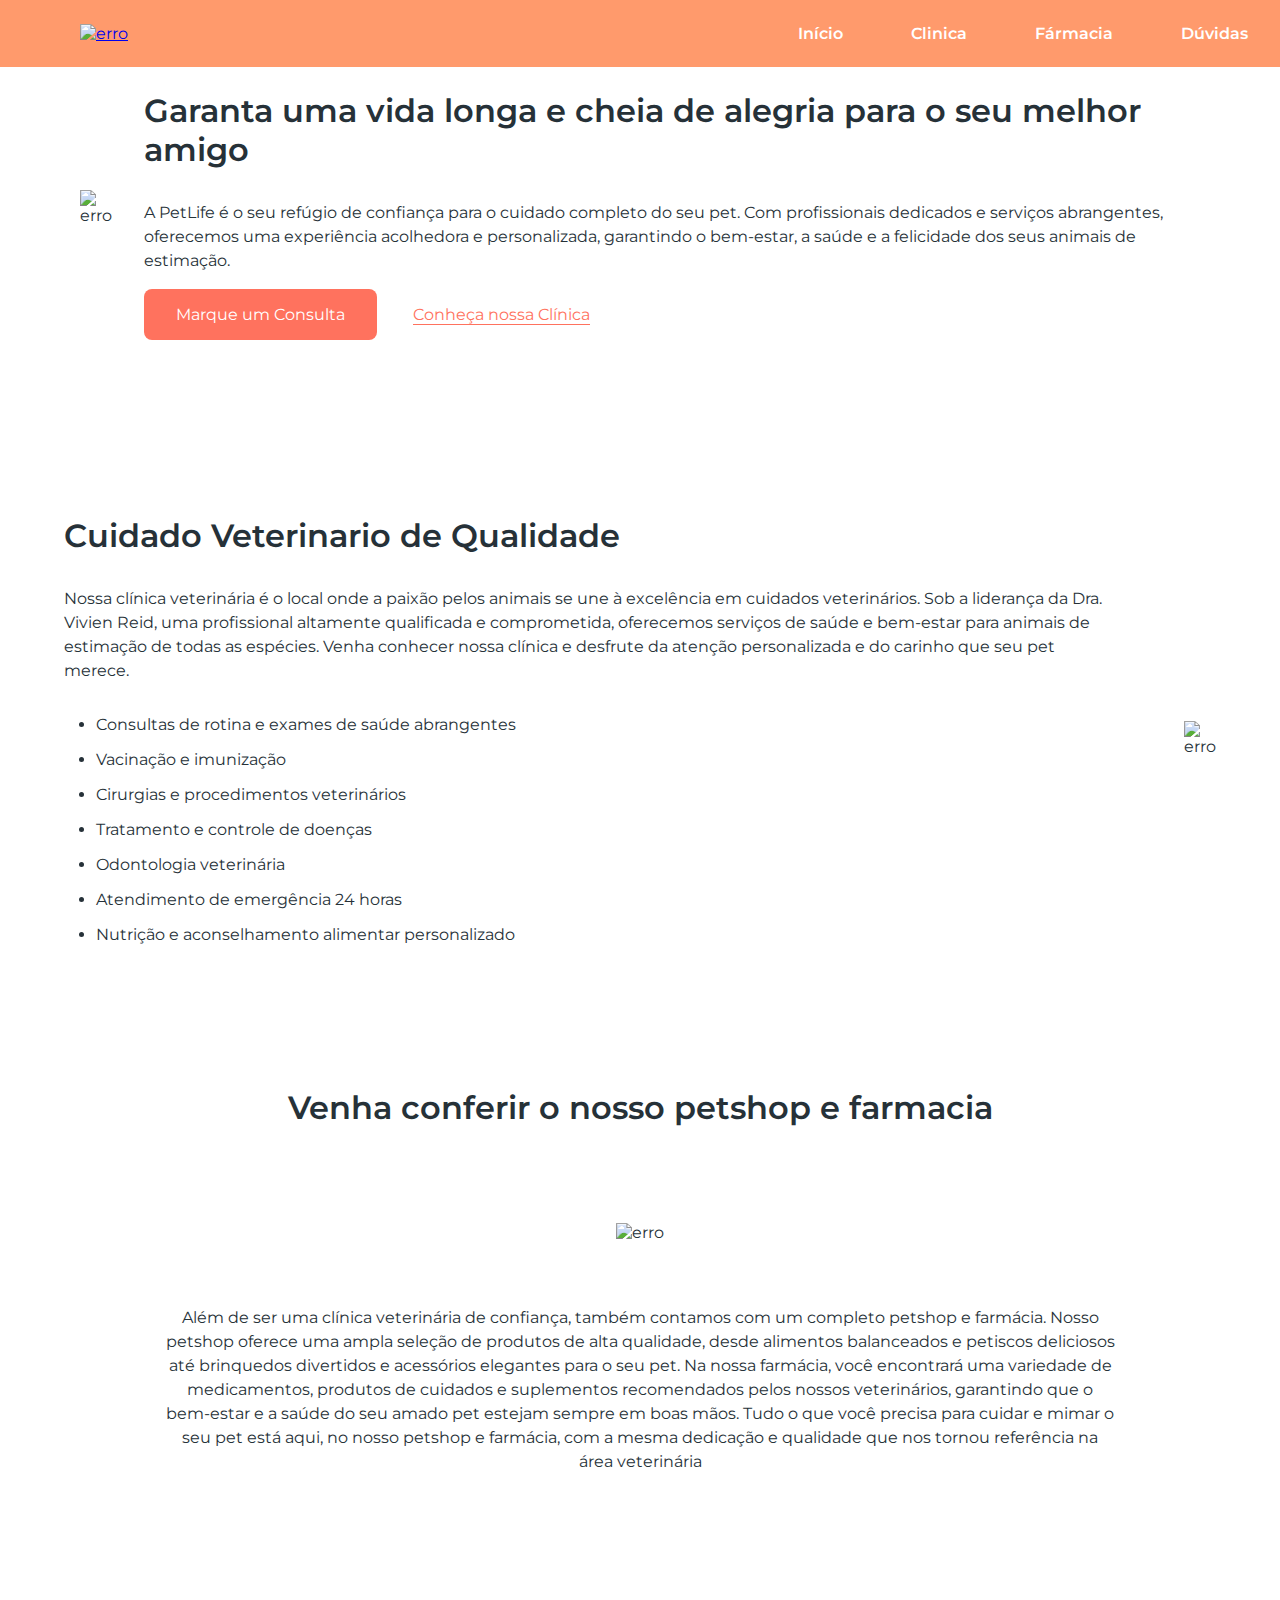
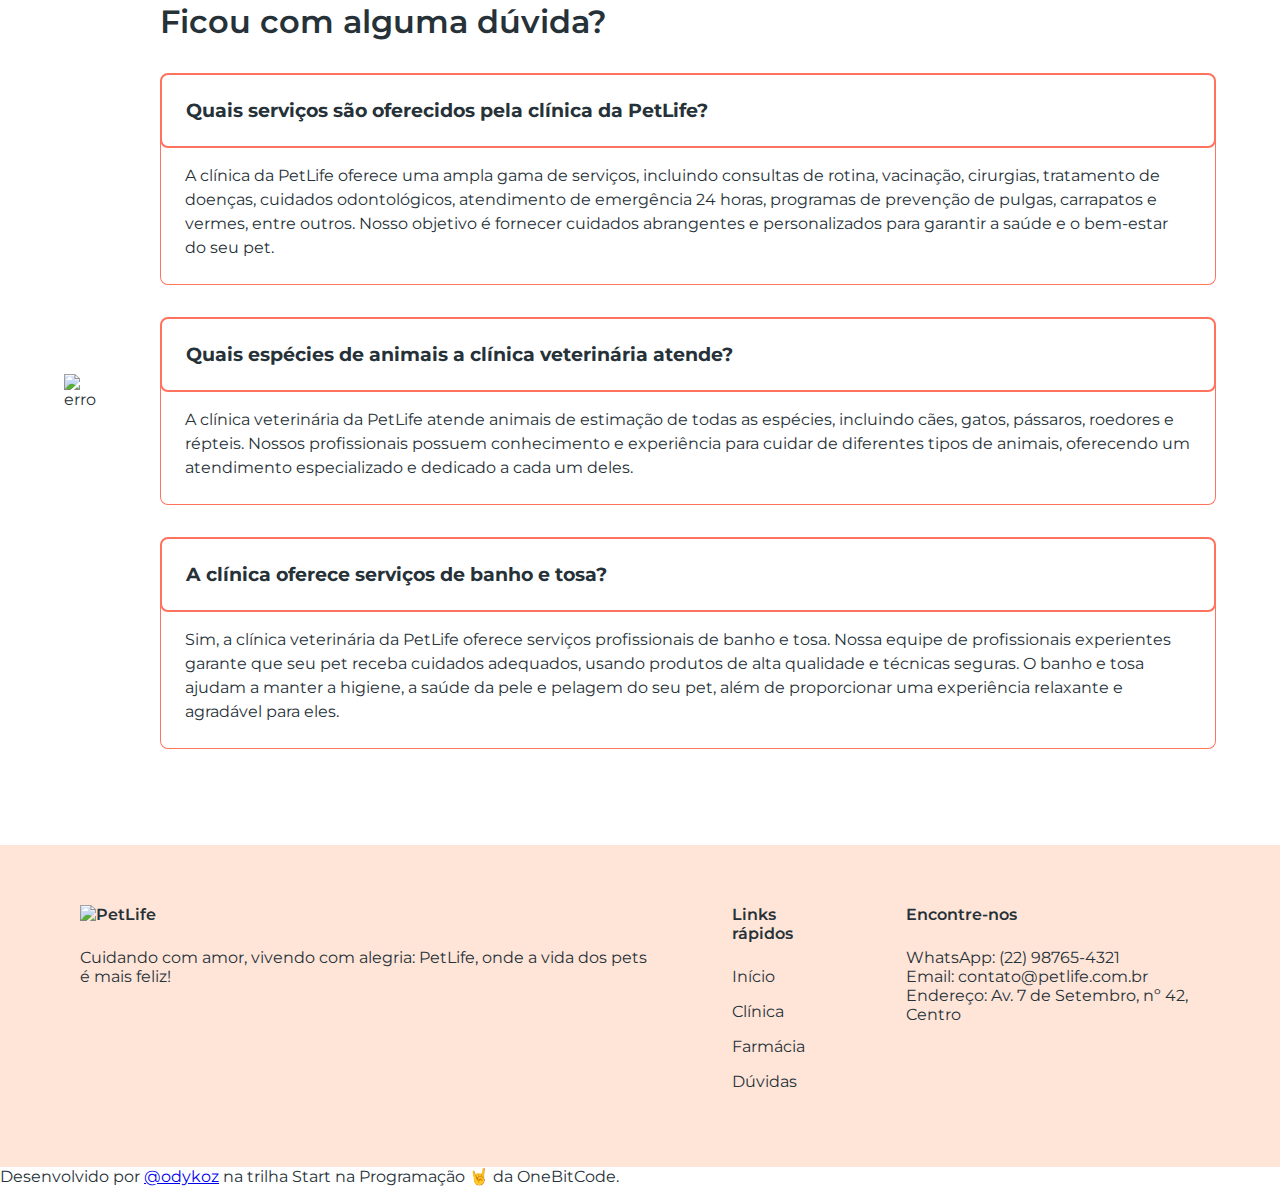
==== Projeto/index.html @ d858a489 "new" ====
<!DOCTYPE html>
<html lang="pt-br">

<head>
  <meta charset="UTF-8">
  <meta name="description" content="Garanta uma vida longa e cheia de alegria para o seu melhor amigo">
  <title>PetLife</title>
  <link rel="stylesheet" href="index.css">
  <link rel="preconnect" href="https://fonts.googleapis.com">
  <link rel="preconnect" href="https://fonts.gstatic.com" crossorigin>
  <link href="https://fonts.googleapis.com/css2?family=Montserrat:wght@400;600&display=swap" rel="stylesheet">
</head>

<body>

  <header>

    <a href="index.html">
      <img src="img/logo-white.svg" alt="erro" loading="eager">
    </a>
    <nav>

      <a href="#inicio">Início</a>
      <a href="#clinica">Clinica</a>
      <a href="#farmacia">Fármacia</a>
      <a href="#duvidas">Dúvidas</a>

    </nav>

  </header>


  <main>


    <section id="inicio">
      <img src="img/start-img.svg" alt="erro" loading="eager">
      <div>
        <h1>Garanta uma vida longa e cheia de alegria para o seu melhor amigo</h1>
        <p class="paragrafo"> A PetLife é o seu refúgio de confiança para o cuidado completo do seu pet. Com
          profissionais dedicados e
          serviços abrangentes, oferecemos uma experiência acolhedora e personalizada, garantindo o bem-estar, a saúde
          e a felicidade dos seus animais de estimação.</p>
        <a class="botao" href="https://wa.me/5514997919470" target="_blank">Marque um Consulta</a>
        <a class="botao-transparente" href="#clinica">Conheça nossa Clínica</a>
      </div>
      <img class="absolut" src="img/shape.svg" alt="">
    </section>


    <section id="clinica">
      <div>
        <h2>Cuidado Veterinario de Qualidade</h2>
        <p class="paragrafo">
          Nossa clínica veterinária é o local onde a paixão pelos animais se une à excelência em cuidados veterinários.
          Sob a liderança da Dra. Vivien Reid, uma profissional altamente qualificada e comprometida, oferecemos
          serviços
          de saúde e bem-estar para animais de estimação de todas as espécies. Venha conhecer nossa clínica e desfrute
          da
          atenção personalizada e do carinho que seu pet merece.
        </p>
        <ul>
          <li>Consultas de rotina e exames de saúde abrangentes</li>
          <li>Vacinação e imunização</li>
          <li>Cirurgias e procedimentos veterinários</li>
          <li>Tratamento e controle de doenças</li>
          <li>Odontologia veterinária</li>
          <li>Atendimento de emergência 24 horas</li>
          <li>Nutrição e aconselhamento alimentar personalizado</li>
        </ul>
      </div>

      <img src="img/clinic-img.svg" alt="erro" loading="lazy">
    </section>

    <section id="farmacia">
      <h2>Venha conferir o nosso petshop e farmacia</h2>
      <img src="img/shop-img.svg" alt="erro" loading="lazy">
      <p class="paragrafo">
        Além de ser uma clínica veterinária de confiança, também contamos com um completo petshop e farmácia. Nosso
        petshop oferece uma ampla seleção de produtos de alta qualidade, desde alimentos balanceados e petiscos
        deliciosos até brinquedos divertidos e acessórios elegantes para o seu pet. Na nossa farmácia, você encontrará
        uma variedade de medicamentos, produtos de cuidados e suplementos recomendados pelos nossos veterinários,
        garantindo que o bem-estar e a saúde do seu amado pet estejam sempre em boas mãos. Tudo o que você precisa para
        cuidar e mimar o seu pet está aqui, no nosso petshop e farmácia, com a mesma dedicação e qualidade que nos
        tornou referência na área veterinária
      </p>
    </section>

    <section id="duvidas">
      <img src="img/faq-img.svg" alt="erro" loading="lazy">

      <div>
        <h2>Ficou com alguma dúvida?</h2>
        <div class="duvida">
          <h3>Quais serviços são oferecidos pela clínica da PetLife?</h3>
          <img src="img/arrow-down.svg" alt="">
          <p class="paragrafo">A clínica da PetLife oferece uma ampla gama de serviços, incluindo consultas de rotina,
            vacinação,
            cirurgias, tratamento de doenças, cuidados odontológicos, atendimento de emergência 24 horas, programas de
            prevenção de
            pulgas, carrapatos e vermes, entre outros. Nosso objetivo é fornecer cuidados abrangentes e personalizados
            para garantir a saúde e o bem-estar do seu pet.
          </p>
        </div>
        <div class="duvida">
          <h3>Quais espécies de animais a clínica veterinária atende?</h3>
          <img src="img/arrow-down.svg" alt="">
          <p class="paragrafo">A clínica veterinária da PetLife atende animais de estimação de todas as espécies,
            incluindo cães, gatos,
            pássaros, roedores e répteis. Nossos profissionais possuem conhecimento e experiência para cuidar de
            diferentes tipos de animais, oferecendo um atendimento especializado e dedicado a cada um deles.
          </p>
        </div>
        <div class="duvida">
          <h3>A clínica oferece serviços de banho e tosa?</h3>
          <img src="img/arrow-down.svg" alt="">
          <p class="paragrafo">
            Sim, a clínica veterinária da PetLife oferece serviços profissionais de banho e tosa. Nossa equipe de
            profissionais experientes garante que seu pet receba cuidados adequados, usando produtos de alta qualidade e
            técnicas seguras. O banho e tosa ajudam a manter a higiene, a saúde da pele e pelagem do seu pet, além de
            proporcionar uma experiência relaxante e agradável para eles.
          </p>
        </div>
      </div>

    </section>

    <footer>
      <div>
        <img src="img/logo.svg" alt="PetLife">
        <p>Cuidando com amor, vivendo com alegria: PetLife, onde a vida dos pets é mais feliz!</p>
      </div>
      <div>
        <strong class="titulo">Links rápidos</strong>
        <a href="#inicio">Início</a>
        <a href="#clinica">Clínica</a>
        <a href="#farmacia">Farmácia</a>
        <a href="#duvidas">Dúvidas</a>
      </div>
      <div>
        <strong class="titulo">Encontre-nos</strong>
        <p>WhatsApp: (22) 98765-4321</p>
        <p>Email: contato@petlife.com.br</p>
        <p>Endereço: Av. 7 de Setembro, nº 42, Centro</p>
      </div>
    </footer>
    <div>
      Desenvolvido por <a href="https://github.com/odykoz" target="_blank">@odykoz</a> na trilha Start na
      Programação 🤘 da OneBitCode.
    </div>
  </main>
</body>

</html>
---- Projeto/index.css ----
* {
  box-sizing: border-box;
  font-family: 'montserrat', sans-serif;
  margin: 0;
  padding: 0;

}

body {
  color: #263138;

}

header {
  background-color: #ff9a6c;
  display: flex;
  align-items: center;
  justify-content: space-between;
  padding-left: 80px;
  padding-right: 80;
  padding-bottom: 24px;
  padding-top: 24px
}

header nav a {
  color: #ffffff;
  font-weight: 600;
  padding: 32px;
  text-decoration: none;
}

#inicio {

  display: flex;
  align-items: center;
  gap: 32px;
  /*topo, direita, baixo e esquerda*/
  padding: 24px 80px 128px 80px;
  position: relative;

}

h1,
h2 {
  font-weight: 600;
  font-size: 32px;
  margin-bottom: 32px;
}

.paragrafo {
  line-height: 150%;
  margin-bottom: 32px;
}

.botao {
  background-color: #FF725E;
  border-radius: 8px;
  color: white;
  padding: 16px 32px;
  text-decoration: none;
}

.botao-transparente {
  background-color: transparent;
  color: #FF725E;
  padding: 16px 32px;
  text-underline-offset: 4px;
}

.absolut {
  position: absolute;
  bottom: 0;
  left: 0;
  width: 100%;
  z-index: -10;
}

#clinica,
#duvidas {
  display: flex;
  align-items: center;
  gap: 64px;
  padding: 64px;
}

#clinica li {
  margin-bottom: 16px;
  margin-left: 32px;
}

#farmacia {
  padding: 64px 80px;
  text-align: center;
}

#farmacia img {
  margin: 64px auto;
}

#farmacia .paragrafo {
  max-width: 950px;
  margin: 0 auto;
}

.duvida {
  position: relative;
}

.duvida h3 {
  border: 2px solid #FF725E;
  border-radius: 8px;
  cursor: pointer;
  padding: 24px;
}

.duvida img {
  position: absolute;
  top: 32px;
  right: 24px;
}

.duvida .paragrafo {
  border-right: 1px solid #FF725E;
  border-bottom: 1px solid #FF725E;
  border-left: 1px solid #FF725E;
  border-radius: 0 0 8px 8px;
  margin-top: -8px;
  padding: 24px;
}

footer {
  background-color: rgba(255, 152, 100, 0.25);
  display: flex;
  gap: 80px;
  padding: 60px 80px;
}

footer img,
footer .titulo {
  display: block;
  font-weight: 600;
  margin-bottom: 24px;
}


footer a {
  color: #263138;
  display: block;
  margin-bottom: 16px;
  text-decoration: none;
  max-width: 350px;
}
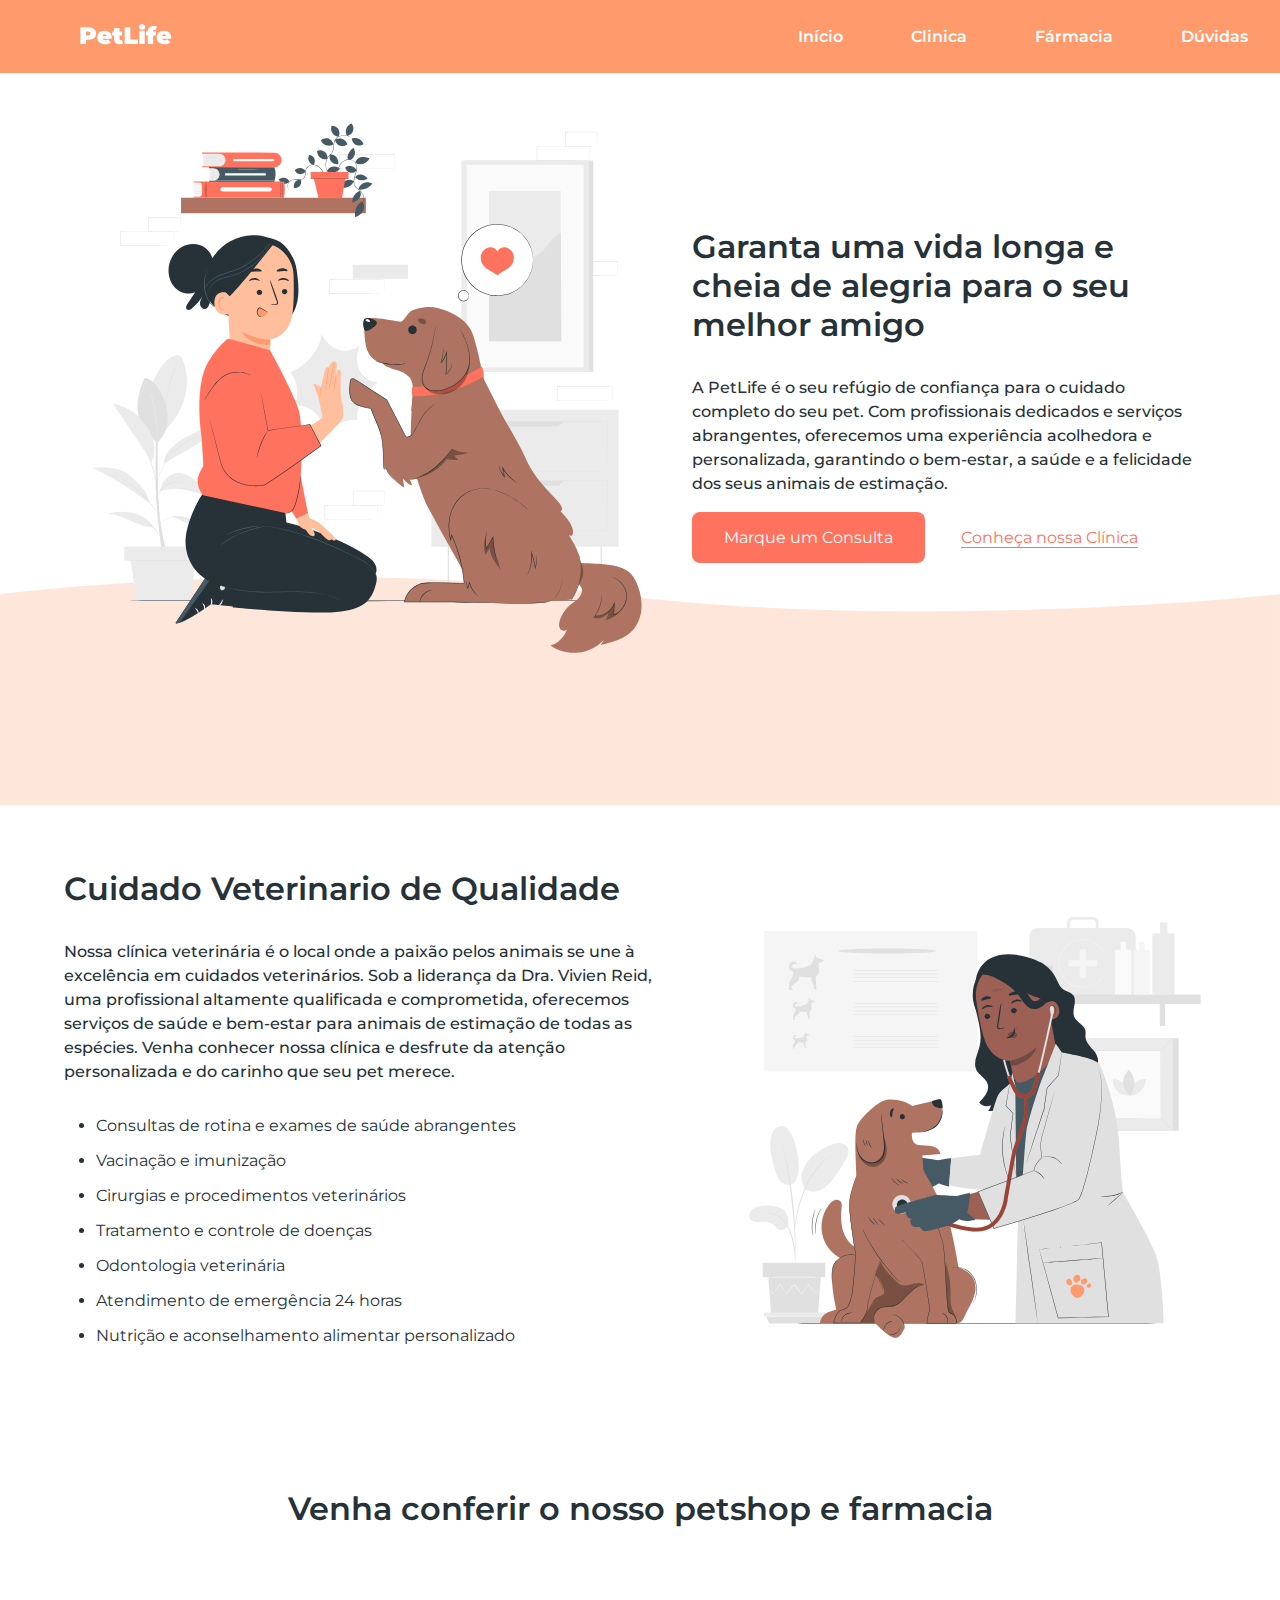
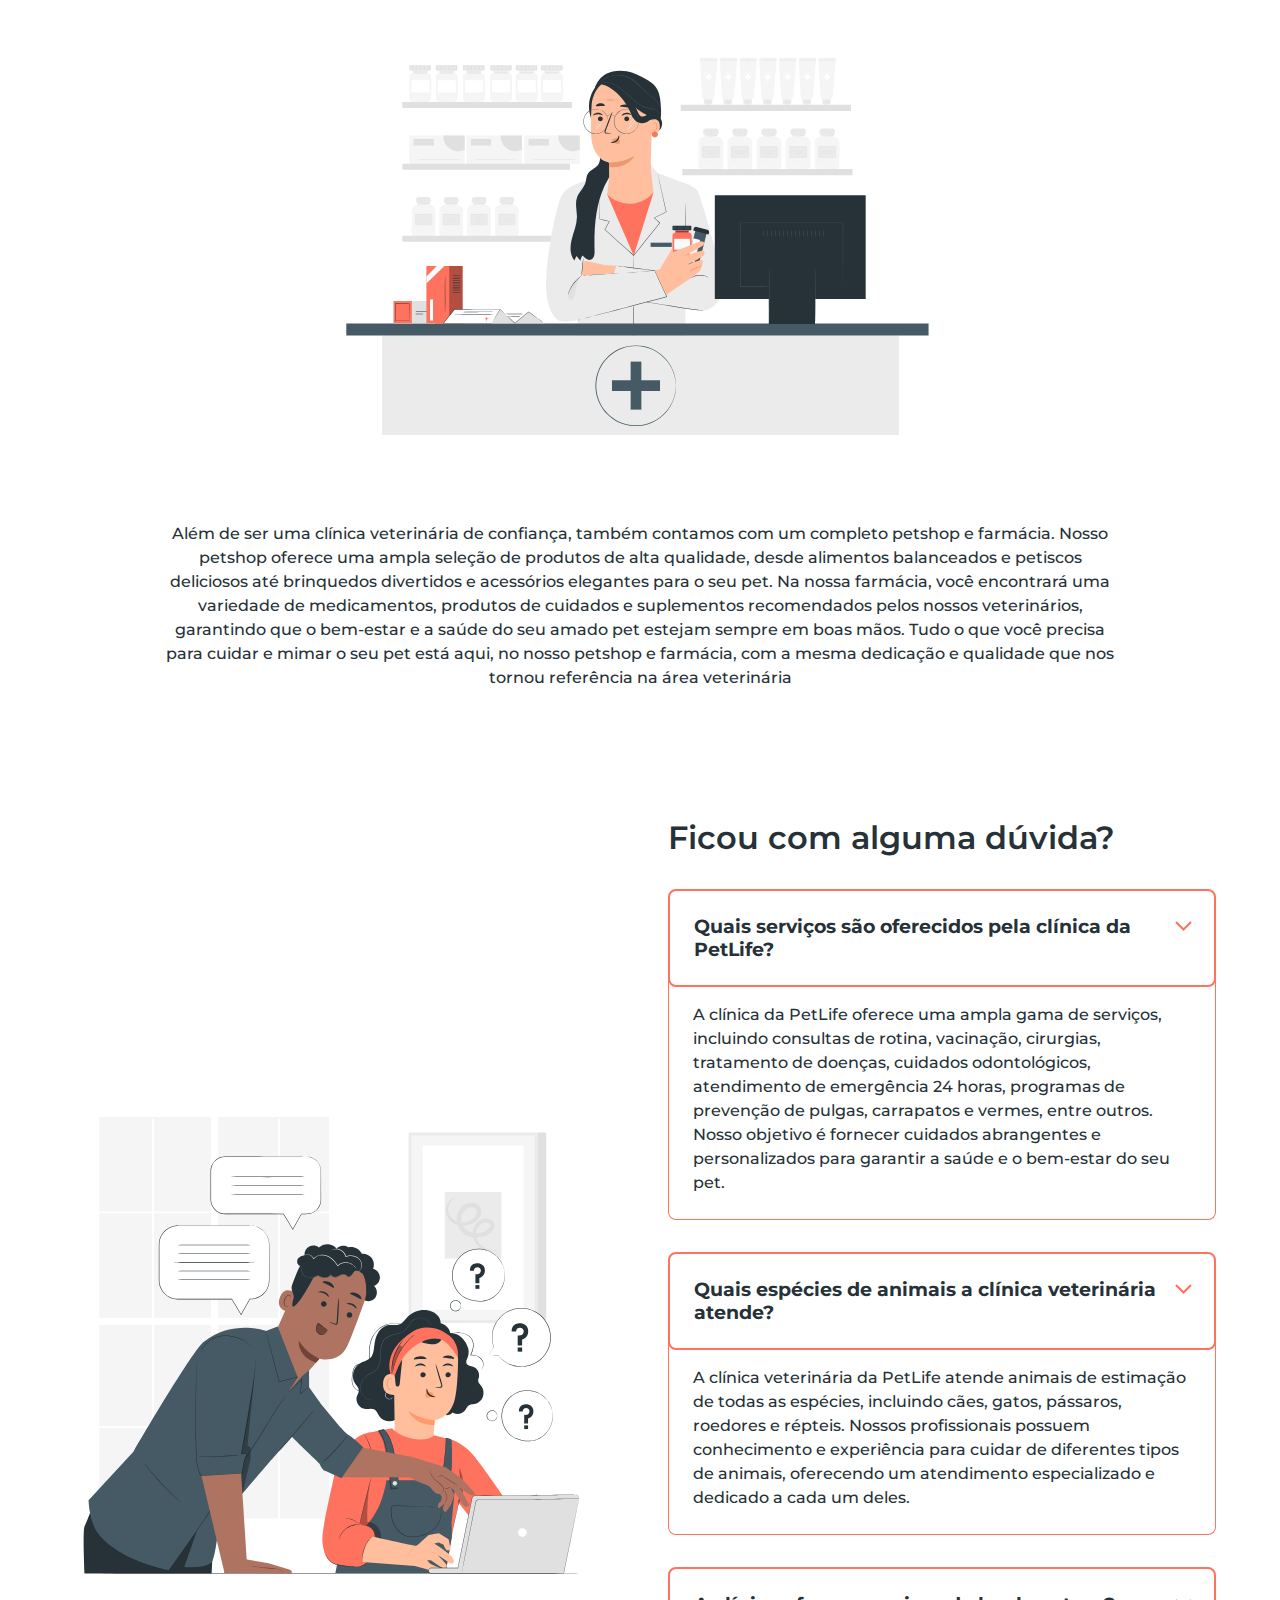
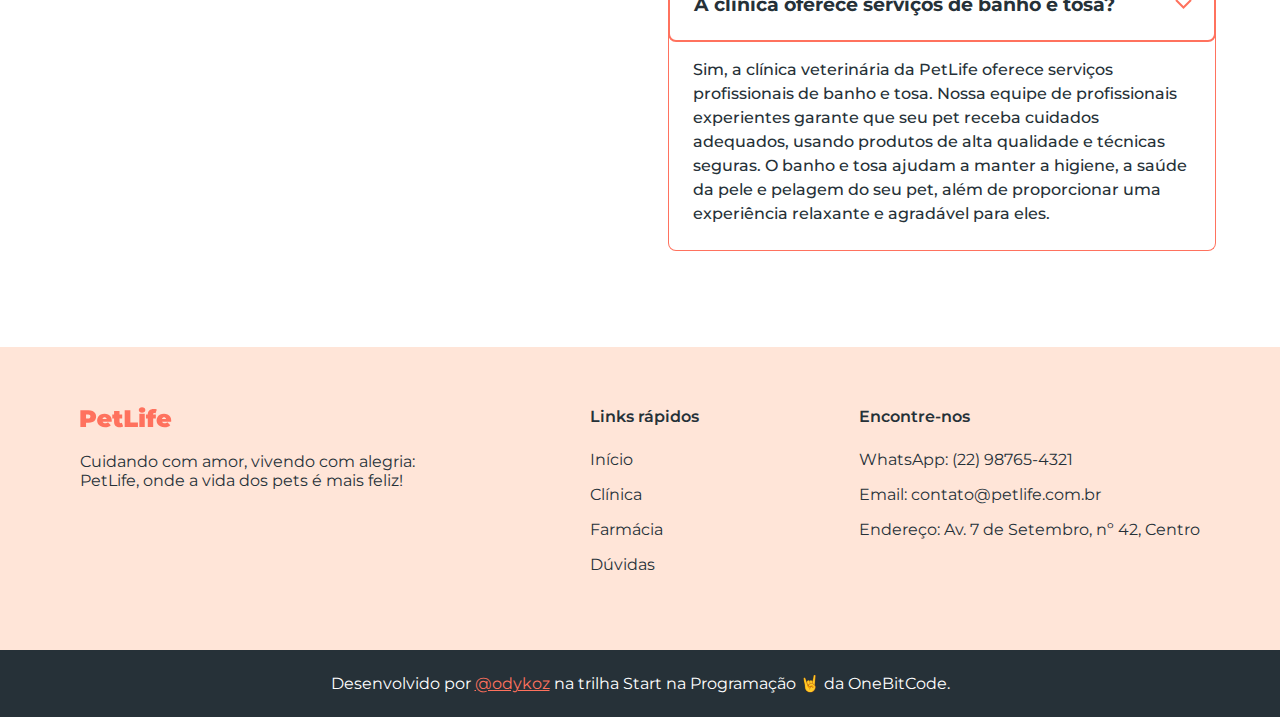
==== commit 06ee88e2: "add js" ====
--- a/Projeto/index.html
+++ b/Projeto/index.html
@@ -145,11 +145,13 @@
         <p>Endereço: Av. 7 de Setembro, nº 42, Centro</p>
       </div>
     </footer>
-    <div>
+    <div id="copyright">
       Desenvolvido por <a href="https://github.com/odykoz" target="_blank">@odykoz</a> na trilha Start na
       Programação 🤘 da OneBitCode.
     </div>
   </main>
+
+  <script src="index.js"></script>
 </body>
 
 </html>--- a/Projeto/index.css
+++ b/Projeto/index.css
@@ -50,6 +50,7 @@
 .paragrafo {
   line-height: 150%;
   margin-bottom: 32px;
+  font-weight: 500;
 }
 
 .botao {
@@ -131,6 +132,7 @@
 footer {
   background-color: rgba(255, 152, 100, 0.25);
   display: flex;
+  justify-content: space-between;
   gap: 80px;
   padding: 60px 80px;
 }
@@ -149,4 +151,27 @@
   margin-bottom: 16px;
   text-decoration: none;
   max-width: 350px;
+}
+
+footer p {
+  margin-bottom: 16px;
+  max-width: 350px;
+}
+
+footer p a {
+  color: #263138;
+  text-decoration: none;
+
+}
+
+#copyright {
+  background-color: #263138;
+  color: #ffffff;
+  padding: 24px;
+  text-align: center;
+
+}
+
+#copyright a {
+  color: #FF725E;
 }